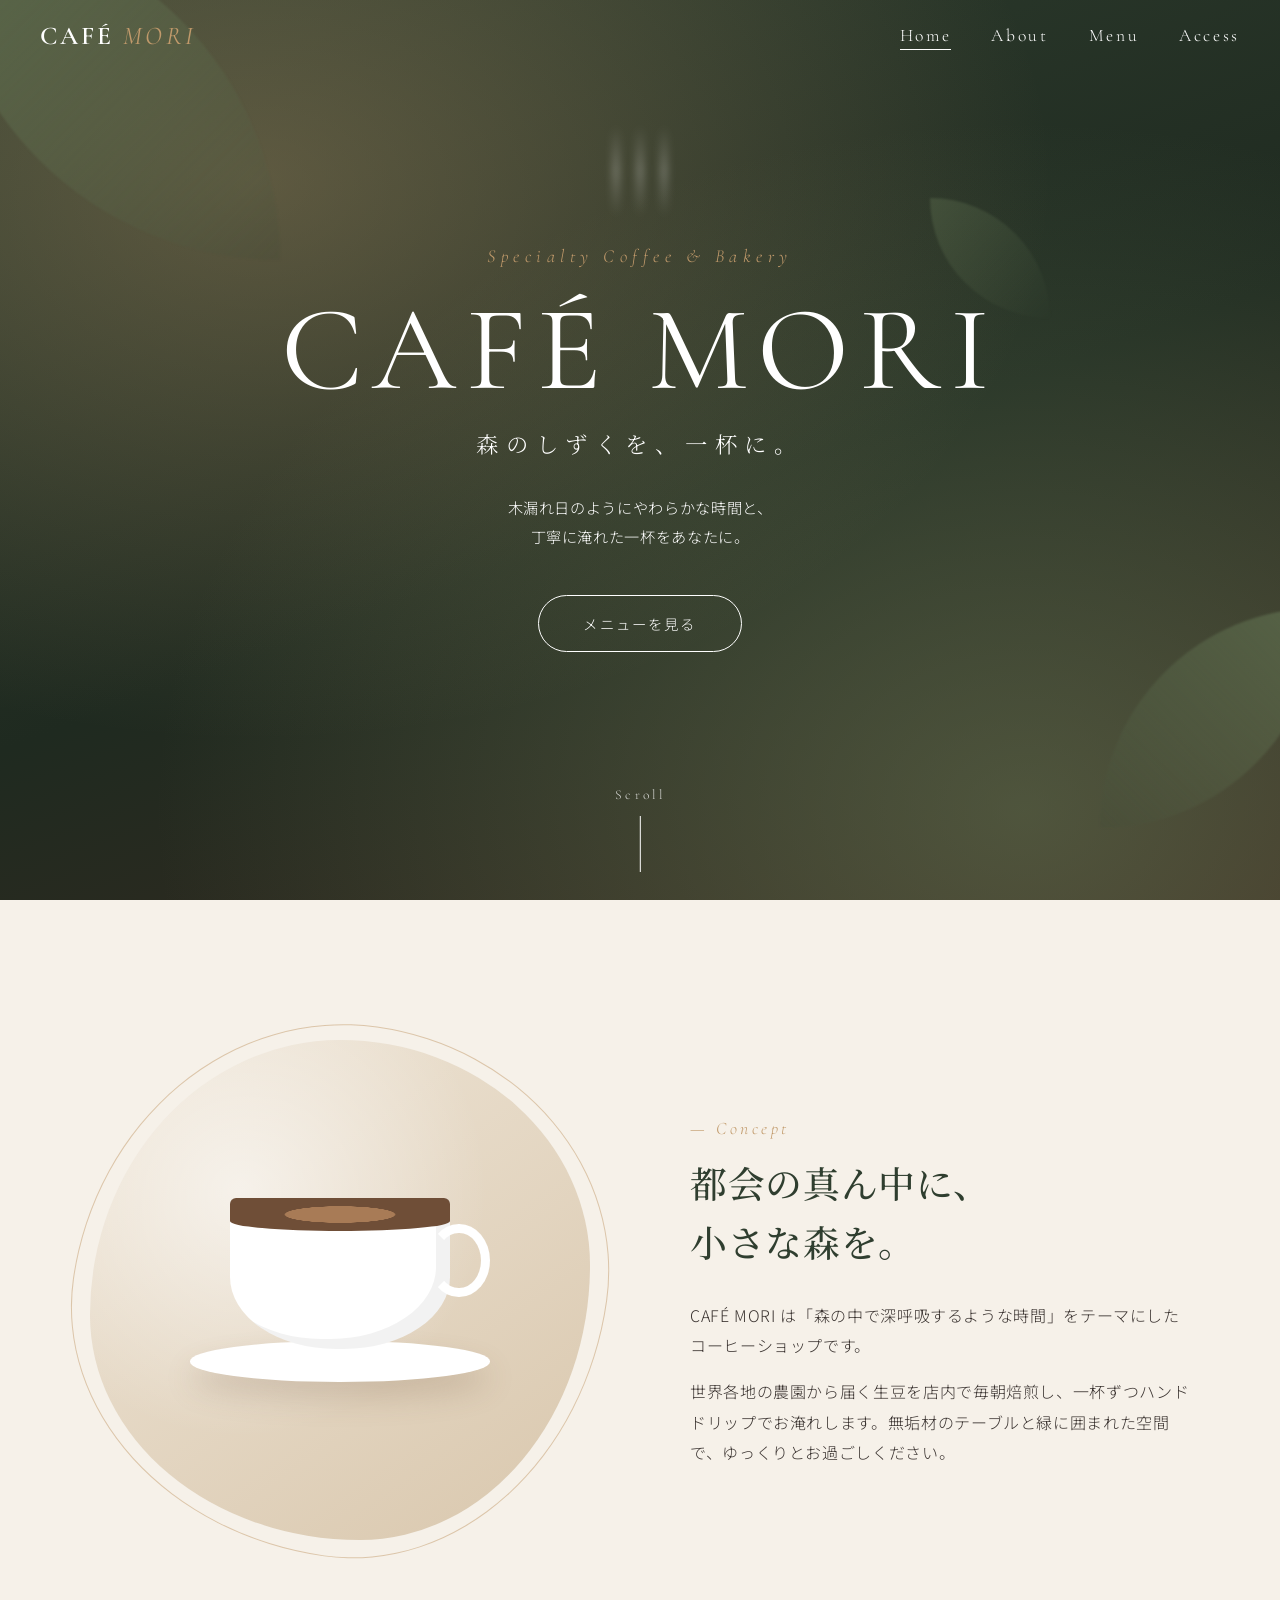
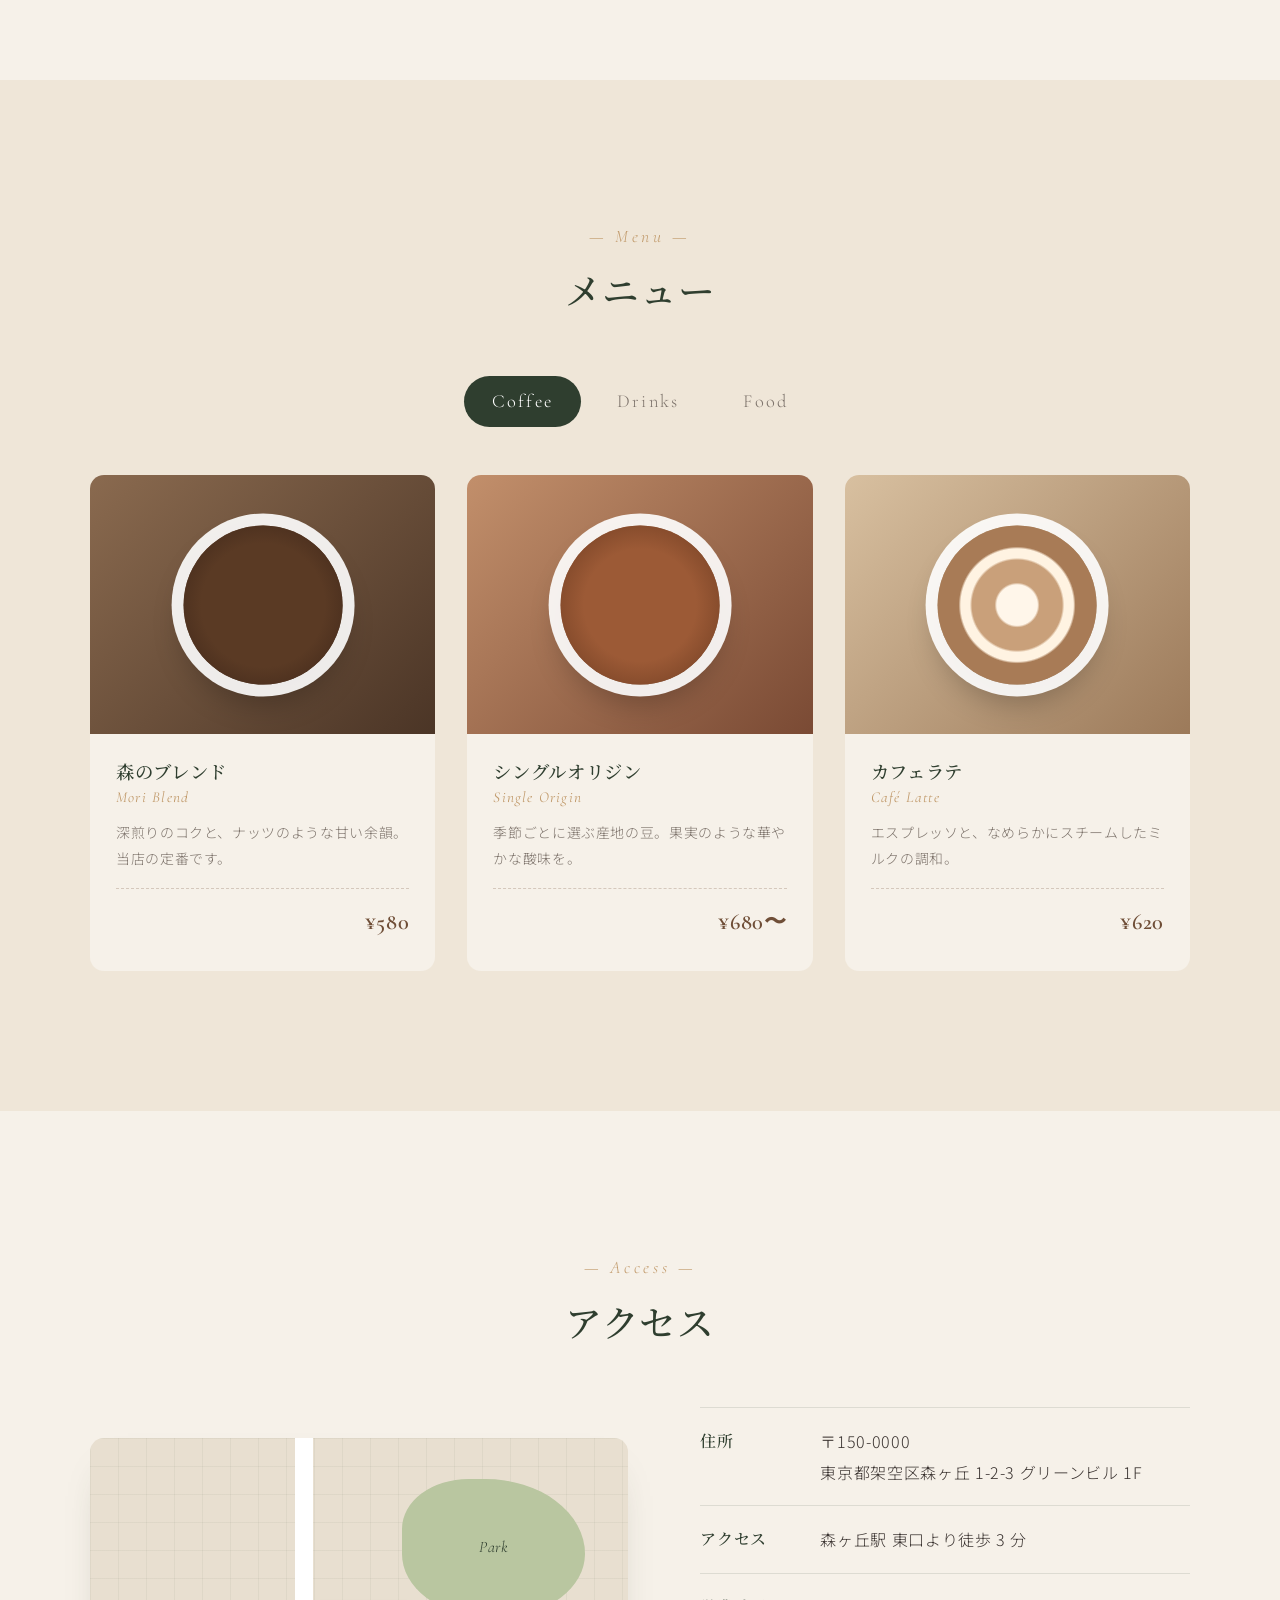
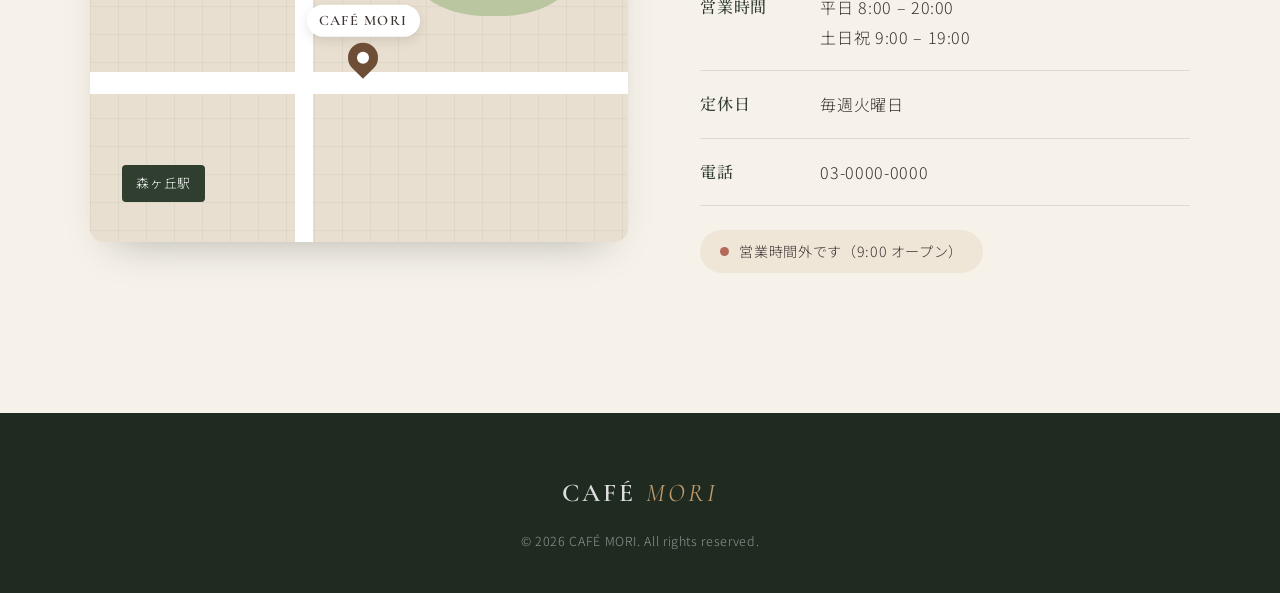
==== index.html @ 4305b67f "初回コミット：LPを作成" ====
<!DOCTYPE html>
<html lang="ja">
<head>
  <meta charset="UTF-8">
  <meta name="viewport" content="width=device-width, initial-scale=1.0">
  <title>CAFÉ MORI | 森の中のコーヒーショップ</title>
  <meta name="description" content="CAFÉ MORI は、森のように穏やかな時間を過ごせるスペシャルティコーヒーの店です。">
  <link rel="preconnect" href="https://fonts.googleapis.com">
  <link rel="preconnect" href="https://fonts.gstatic.com" crossorigin>
  <link href="https://fonts.googleapis.com/css2?family=Cormorant+Garamond:ital,wght@0,400;0,600;1,400&family=Noto+Serif+JP:wght@300;500&family=Noto+Sans+JP:wght@300;400;500&display=swap" rel="stylesheet">
  <link rel="stylesheet" href="style.css">
</head>
<body>

  <!-- ヘッダー / ナビゲーション -->
  <header class="header" id="header">
    <div class="header__inner">
      <a href="#hero" class="logo">CAFÉ <span>MORI</span></a>
      <nav class="nav" id="nav" aria-label="メインナビゲーション">
        <ul class="nav__list">
          <li><a href="#hero" class="nav__link">Home</a></li>
          <li><a href="#about" class="nav__link">About</a></li>
          <li><a href="#menu" class="nav__link">Menu</a></li>
          <li><a href="#access" class="nav__link">Access</a></li>
        </ul>
      </nav>
      <button class="hamburger" id="hamburger" aria-label="メニューを開く" aria-expanded="false" aria-controls="nav">
        <span></span><span></span><span></span>
      </button>
    </div>
  </header>

  <main>
    <!-- ヒーロー -->
    <section class="hero" id="hero">
      <div class="hero__bg" aria-hidden="true">
        <div class="hero__leaf hero__leaf--1"></div>
        <div class="hero__leaf hero__leaf--2"></div>
        <div class="hero__leaf hero__leaf--3"></div>
        <div class="steam">
          <span></span><span></span><span></span>
        </div>
      </div>
      <div class="hero__content">
        <p class="hero__sub">Specialty Coffee &amp; Bakery</p>
        <h1 class="hero__title">
          <span class="hero__title-en">CAFÉ MORI</span>
          <span class="hero__title-ja">森のしずくを、一杯に。</span>
        </h1>
        <p class="hero__text">木漏れ日のようにやわらかな時間と、<br>丁寧に淹れた一杯をあなたに。</p>
        <a href="#menu" class="btn">メニューを見る</a>
      </div>
      <a href="#about" class="hero__scroll" aria-label="下へスクロール">
        <span>Scroll</span>
      </a>
    </section>

    <!-- コンセプト -->
    <section class="about section" id="about">
      <div class="container about__inner">
        <div class="about__visual reveal" aria-hidden="true">
          <div class="cup">
            <div class="cup__body"></div>
            <div class="cup__handle"></div>
            <div class="cup__saucer"></div>
          </div>
        </div>
        <div class="about__text reveal">
          <p class="section__label">Concept</p>
          <h2 class="section__title">都会の真ん中に、<br>小さな森を。</h2>
          <p>CAFÉ MORI は「森の中で深呼吸するような時間」をテーマにしたコーヒーショップです。</p>
          <p>世界各地の農園から届く生豆を店内で毎朝焙煎し、一杯ずつハンドドリップでお淹れします。無垢材のテーブルと緑に囲まれた空間で、ゆっくりとお過ごしください。</p>
        </div>
      </div>
    </section>

    <!-- メニュー -->
    <section class="menu section" id="menu">
      <div class="container">
        <div class="section__head reveal">
          <p class="section__label">Menu</p>
          <h2 class="section__title">メニュー</h2>
        </div>

        <div class="tabs reveal" role="tablist">
          <button class="tab is-active" role="tab" aria-selected="true" data-tab="coffee">Coffee</button>
          <button class="tab" role="tab" aria-selected="false" data-tab="drink">Drinks</button>
          <button class="tab" role="tab" aria-selected="false" data-tab="food">Food</button>
        </div>

        <div class="menu__panel is-active" id="coffee" role="tabpanel">
          <article class="card reveal">
            <div class="card__img card__img--drip"></div>
            <div class="card__body">
              <h3 class="card__name">森のブレンド<span>Mori Blend</span></h3>
              <p class="card__desc">深煎りのコクと、ナッツのような甘い余韻。当店の定番です。</p>
              <p class="card__price">¥580</p>
            </div>
          </article>
          <article class="card reveal">
            <div class="card__img card__img--single"></div>
            <div class="card__body">
              <h3 class="card__name">シングルオリジン<span>Single Origin</span></h3>
              <p class="card__desc">季節ごとに選ぶ産地の豆。果実のような華やかな酸味を。</p>
              <p class="card__price">¥680〜</p>
            </div>
          </article>
          <article class="card reveal">
            <div class="card__img card__img--latte"></div>
            <div class="card__body">
              <h3 class="card__name">カフェラテ<span>Café Latte</span></h3>
              <p class="card__desc">エスプレッソと、なめらかにスチームしたミルクの調和。</p>
              <p class="card__price">¥620</p>
            </div>
          </article>
        </div>

        <div class="menu__panel" id="drink" role="tabpanel" hidden>
          <article class="card">
            <div class="card__img card__img--matcha"></div>
            <div class="card__body">
              <h3 class="card__name">抹茶ラテ<span>Matcha Latte</span></h3>
              <p class="card__desc">京都・宇治の抹茶を使った、ほろ苦くやさしい味わい。</p>
              <p class="card__price">¥650</p>
            </div>
          </article>
          <article class="card">
            <div class="card__img card__img--cold"></div>
            <div class="card__body">
              <h3 class="card__name">水出しコーヒー<span>Cold Brew</span></h3>
              <p class="card__desc">12時間かけて抽出。すっきりとクリアな後味です。</p>
              <p class="card__price">¥600</p>
            </div>
          </article>
          <article class="card">
            <div class="card__img card__img--tea"></div>
            <div class="card__body">
              <h3 class="card__name">ハーブティー<span>Herbal Tea</span></h3>
              <p class="card__desc">カモミールとレモングラスをブレンドしたリラックスティー。</p>
              <p class="card__price">¥550</p>
            </div>
          </article>
        </div>

        <div class="menu__panel" id="food" role="tabpanel" hidden>
          <article class="card">
            <div class="card__img card__img--scone"></div>
            <div class="card__body">
              <h3 class="card__name">自家製スコーン<span>Homemade Scone</span></h3>
              <p class="card__desc">外はさっくり、中はしっとり。クロテッドクリーム添え。</p>
              <p class="card__price">¥420</p>
            </div>
          </article>
          <article class="card">
            <div class="card__img card__img--cake"></div>
            <div class="card__body">
              <h3 class="card__name">バスクチーズケーキ<span>Basque Cheesecake</span></h3>
              <p class="card__desc">香ばしい焦げ目と濃厚なチーズ。深煎りコーヒーと相性抜群。</p>
              <p class="card__price">¥550</p>
            </div>
          </article>
          <article class="card">
            <div class="card__img card__img--sand"></div>
            <div class="card__body">
              <h3 class="card__name">森のサンドイッチ<span>Forest Sandwich</span></h3>
              <p class="card__desc">季節野菜とハーブチキンを、天然酵母のパンで。</p>
              <p class="card__price">¥880</p>
            </div>
          </article>
        </div>
      </div>
    </section>

    <!-- アクセス -->
    <section class="access section" id="access">
      <div class="container">
        <div class="section__head reveal">
          <p class="section__label">Access</p>
          <h2 class="section__title">アクセス</h2>
        </div>

        <div class="access__inner">
          <div class="map reveal" aria-label="地図（イメージ）">
            <div class="map__road map__road--h"></div>
            <div class="map__road map__road--v"></div>
            <div class="map__park">Park</div>
            <div class="map__station">森ヶ丘駅</div>
            <div class="map__pin">
              <span class="map__pin-icon"></span>
              <span class="map__pin-label">CAFÉ MORI</span>
            </div>
          </div>

          <dl class="info reveal">
            <div class="info__row">
              <dt>住所</dt>
              <dd>〒150-0000<br>東京都架空区森ヶ丘 1-2-3 グリーンビル 1F</dd>
            </div>
            <div class="info__row">
              <dt>アクセス</dt>
              <dd>森ヶ丘駅 東口より徒歩 3 分</dd>
            </div>
            <div class="info__row">
              <dt>営業時間</dt>
              <dd>平日 8:00 – 20:00<br>土日祝 9:00 – 19:00</dd>
            </div>
            <div class="info__row">
              <dt>定休日</dt>
              <dd>毎週火曜日</dd>
            </div>
            <div class="info__row">
              <dt>電話</dt>
              <dd>03-0000-0000</dd>
            </div>
            <div class="info__status" id="status">
              <span class="info__dot"></span><span id="status-text">営業状況を確認中…</span>
            </div>
          </dl>
        </div>
      </div>
    </section>
  </main>

  <footer class="footer">
    <a href="#hero" class="logo logo--footer">CAFÉ <span>MORI</span></a>
    <p class="footer__copy">&copy; <span id="year"></span> CAFÉ MORI. All rights reserved.</p>
  </footer>

  <a href="#hero" class="to-top" id="to-top" aria-label="ページの先頭へ">↑</a>

  <script src="script.js"></script>
</body>
</html>
---- style.css ----
/* ========================================
   Base
======================================== */
:root {
  --color-bg: #f6f1e9;
  --color-cream: #efe6d8;
  --color-forest: #2f3e2f;
  --color-forest-dark: #1f2a20;
  --color-moss: #6b7f5a;
  --color-coffee: #6f4e37;
  --color-caramel: #c19a6b;
  --color-text: #3a3330;
  --color-muted: #7d736b;

  --font-en: "Cormorant Garamond", serif;
  --font-serif: "Noto Serif JP", serif;
  --font-sans: "Noto Sans JP", sans-serif;

  --header-h: 72px;
  --radius: 14px;
  --ease: cubic-bezier(0.22, 1, 0.36, 1);
}

*,
*::before,
*::after {
  box-sizing: border-box;
  margin: 0;
  padding: 0;
}

html {
  scroll-padding-top: var(--header-h);
}

body {
  font-family: var(--font-sans);
  font-weight: 300;
  color: var(--color-text);
  background: var(--color-bg);
  line-height: 1.9;
  letter-spacing: 0.04em;
  -webkit-font-smoothing: antialiased;
}

body.is-locked {
  overflow: hidden;
}

a {
  color: inherit;
  text-decoration: none;
}

ul {
  list-style: none;
}

button {
  font: inherit;
  cursor: pointer;
  border: none;
  background: none;
}

.container {
  width: min(1100px, 100% - 48px);
  margin-inline: auto;
}

.section {
  padding-block: clamp(80px, 12vw, 140px);
}

.section__head {
  text-align: center;
  margin-bottom: 56px;
}

.section__label {
  font-family: var(--font-en);
  font-style: italic;
  font-size: 1.1rem;
  color: var(--color-caramel);
  letter-spacing: 0.2em;
  margin-bottom: 8px;
}

.section__label::before {
  content: "— ";
}

.section__head .section__label::after {
  content: " —";
}

.section__title {
  font-family: var(--font-serif);
  font-weight: 500;
  font-size: clamp(1.6rem, 3.5vw, 2.3rem);
  line-height: 1.6;
  color: var(--color-forest);
}

/* ========================================
   Button
======================================== */
.btn {
  display: inline-block;
  padding: 14px 44px;
  border: 1px solid currentColor;
  border-radius: 999px;
  font-size: 0.9rem;
  letter-spacing: 0.15em;
  position: relative;
  overflow: hidden;
  isolation: isolate;
  transition: color 0.4s var(--ease);
}

.btn::before {
  content: "";
  position: absolute;
  inset: 0;
  background: var(--color-bg);
  transform: scaleX(0);
  transform-origin: right;
  transition: transform 0.5s var(--ease);
  z-index: -1;
}

.btn:hover {
  color: var(--color-forest);
}

.btn:hover::before {
  transform: scaleX(1);
  transform-origin: left;
}

/* ========================================
   Header
======================================== */
.header {
  position: fixed;
  inset: 0 0 auto;
  height: var(--header-h);
  z-index: 100;
  color: #fff;
  transition: background 0.4s, color 0.4s, box-shadow 0.4s;
}

.header.is-scrolled {
  background: rgba(246, 241, 233, 0.88);
  backdrop-filter: blur(12px);
  -webkit-backdrop-filter: blur(12px);
  color: var(--color-forest);
  box-shadow: 0 1px 0 rgba(47, 62, 47, 0.08);
}

.header__inner {
  width: min(1200px, 100% - 48px);
  height: 100%;
  margin-inline: auto;
  display: flex;
  align-items: center;
  justify-content: space-between;
}

.logo {
  font-family: var(--font-en);
  font-size: 1.6rem;
  font-weight: 600;
  letter-spacing: 0.12em;
}

.logo span {
  font-style: italic;
  font-weight: 400;
  color: var(--color-caramel);
}

.nav__list {
  display: flex;
  gap: 40px;
}

.nav__link {
  font-family: var(--font-en);
  font-size: 1.1rem;
  letter-spacing: 0.15em;
  position: relative;
  padding-block: 4px;
}

.nav__link::after {
  content: "";
  position: absolute;
  left: 0;
  bottom: 0;
  width: 100%;
  height: 1px;
  background: currentColor;
  transform: scaleX(0);
  transform-origin: right;
  transition: transform 0.4s var(--ease);
}

.nav__link:hover::after,
.nav__link.is-current::after {
  transform: scaleX(1);
  transform-origin: left;
}

.hamburger {
  display: none;
  width: 32px;
  height: 24px;
  position: relative;
  z-index: 110;
  color: inherit;
}

.hamburger span {
  position: absolute;
  left: 0;
  width: 100%;
  height: 1.5px;
  background: currentColor;
  transition: transform 0.4s var(--ease), opacity 0.3s, top 0.4s var(--ease);
}

.hamburger span:nth-child(1) { top: 2px; }
.hamburger span:nth-child(2) { top: 11px; }
.hamburger span:nth-child(3) { top: 20px; }

.hamburger.is-open span:nth-child(1) { top: 11px; transform: rotate(45deg); }
.hamburger.is-open span:nth-child(2) { opacity: 0; }
.hamburger.is-open span:nth-child(3) { top: 11px; transform: rotate(-45deg); }

/* ========================================
   Hero
======================================== */
.hero {
  position: relative;
  min-height: 100vh;
  min-height: 100svh;
  display: grid;
  place-items: center;
  text-align: center;
  color: #fff;
  overflow: hidden;
  background:
    radial-gradient(ellipse at 20% 20%, rgba(193, 154, 107, 0.35), transparent 55%),
    radial-gradient(ellipse at 80% 90%, rgba(107, 127, 90, 0.5), transparent 60%),
    linear-gradient(160deg, #2f3e2f 0%, #1f2a20 55%, #3b2a1f 100%);
}

.hero__bg {
  position: absolute;
  inset: 0;
  pointer-events: none;
}

/* 木漏れ日のような葉のシルエット */
.hero__leaf {
  position: absolute;
  border-radius: 0 100% 0 100%;
  background: linear-gradient(135deg, rgba(107, 127, 90, 0.55), rgba(47, 62, 47, 0.1));
  filter: blur(1px);
  animation: sway 9s ease-in-out infinite;
}

.hero__leaf--1 { width: 340px; height: 340px; top: -80px; left: -60px; }
.hero__leaf--2 { width: 220px; height: 220px; bottom: 8%; right: -40px; animation-delay: -3s; transform: rotate(90deg); }
.hero__leaf--3 { width: 120px; height: 120px; top: 22%; right: 18%; opacity: 0.6; animation-delay: -6s; }

@keyframes sway {
  0%, 100% { translate: 0 0; rotate: 0deg; }
  50% { translate: 12px 18px; rotate: 6deg; }
}

/* 湯気 */
.steam {
  position: absolute;
  left: 50%;
  top: 14%;
  translate: -50% 0;
  display: flex;
  gap: 18px;
  opacity: 0.35;
}

.steam span {
  width: 6px;
  height: 90px;
  border-radius: 6px;
  background: linear-gradient(to top, transparent, rgba(255, 255, 255, 0.9), transparent);
  filter: blur(4px);
  animation: steam 4s ease-in-out infinite;
}

.steam span:nth-child(2) { animation-delay: -1.3s; }
.steam span:nth-child(3) { animation-delay: -2.6s; }

@keyframes steam {
  0% { transform: translateY(30px) scaleY(0.6); opacity: 0; }
  40% { opacity: 1; }
  100% { transform: translateY(-40px) scaleY(1.2) skewX(12deg); opacity: 0; }
}

.hero__content {
  position: relative;
  padding: 0 24px;
}

.hero__content > * {
  opacity: 0;
  transform: translateY(24px);
  animation: fadeUp 1.2s var(--ease) forwards;
}

.hero__content > *:nth-child(2) { animation-delay: 0.2s; }
.hero__content > *:nth-child(3) { animation-delay: 0.45s; }
.hero__content > *:nth-child(4) { animation-delay: 0.7s; }

@keyframes fadeUp {
  to { opacity: 1; transform: translateY(0); }
}

.hero__sub {
  font-family: var(--font-en);
  font-style: italic;
  font-size: 1.15rem;
  letter-spacing: 0.3em;
  color: var(--color-caramel);
  margin-bottom: 16px;
}

.hero__title {
  display: flex;
  flex-direction: column;
  gap: 12px;
  margin-bottom: 28px;
}

.hero__title-en {
  font-family: var(--font-en);
  font-weight: 400;
  font-size: clamp(3.2rem, 11vw, 7.5rem);
  line-height: 1;
  letter-spacing: 0.08em;
}

.hero__title-ja {
  font-family: var(--font-serif);
  font-weight: 300;
  font-size: clamp(1.05rem, 2.4vw, 1.4rem);
  letter-spacing: 0.35em;
}

.hero__text {
  font-size: 0.95rem;
  opacity: 0.85;
  margin-bottom: 44px;
}

.hero__scroll {
  position: absolute;
  bottom: 28px;
  left: 50%;
  translate: -50% 0;
  display: flex;
  flex-direction: column;
  align-items: center;
  gap: 8px;
  font-family: var(--font-en);
  font-size: 0.85rem;
  letter-spacing: 0.25em;
  color: rgba(255, 255, 255, 0.8);
}

.hero__scroll::after {
  content: "";
  width: 1px;
  height: 56px;
  background: linear-gradient(to bottom, #fff 50%, rgba(255, 255, 255, 0.2) 50%);
  background-size: 100% 200%;
  animation: scrollLine 2s ease-in-out infinite;
}

@keyframes scrollLine {
  0% { background-position: 0 100%; }
  100% { background-position: 0 -100%; }
}

/* ========================================
   About
======================================== */
.about__inner {
  display: grid;
  grid-template-columns: 1fr 1fr;
  align-items: center;
  gap: clamp(40px, 8vw, 100px);
}

.about__text .section__title {
  margin-bottom: 28px;
}

.about__text p + p {
  margin-top: 16px;
}

.about__visual {
  aspect-ratio: 1;
  max-width: 100%;
  border-radius: 50% 50% 46% 54% / 55% 45% 55% 45%;
  background:
    radial-gradient(circle at 30% 30%, rgba(255, 255, 255, 0.6), transparent 50%),
    linear-gradient(145deg, var(--color-cream), #d9c7ad);
  display: grid;
  place-items: center;
  position: relative;
}

.about__visual::before {
  content: "";
  position: absolute;
  inset: -16px;
  border: 1px solid var(--color-caramel);
  border-radius: inherit;
  opacity: 0.5;
  rotate: 8deg;
}

.cup {
  position: relative;
  width: 44%;
  aspect-ratio: 1.2;
}

.cup__body {
  position: absolute;
  inset: 0 0 18% 0;
  background: #fff;
  border-radius: 6px 6px 48% 48%;
  box-shadow: inset -14px -10px 0 rgba(0, 0, 0, 0.05);
  overflow: hidden;
}

.cup__body::before {
  content: "";
  position: absolute;
  inset: 0 0 auto;
  height: 22%;
  background: radial-gradient(ellipse at center, #a87b56 0 35%, var(--color-coffee) 36%);
  border-radius: 0 0 50% 50% / 0 0 30% 30%;
}

.cup__handle {
  position: absolute;
  right: -18%;
  top: 14%;
  width: 28%;
  height: 40%;
  border: 9px solid #fff;
  border-radius: 50%;
  border-left-color: transparent;
}

.cup__saucer {
  position: absolute;
  left: -18%;
  right: -18%;
  bottom: 0;
  height: 22%;
  background: #fff;
  border-radius: 50%;
  box-shadow: 0 16px 30px rgba(111, 78, 55, 0.2);
  z-index: -1;
}

/* ========================================
   Menu
======================================== */
.menu {
  background: var(--color-cream);
}

.tabs {
  display: flex;
  justify-content: center;
  gap: 8px;
  margin-bottom: 48px;
  flex-wrap: wrap;
}

.tab {
  font-family: var(--font-en);
  font-size: 1.15rem;
  letter-spacing: 0.12em;
  padding: 8px 28px;
  border-radius: 999px;
  color: var(--color-muted);
  transition: background 0.3s, color 0.3s;
}

.tab:hover {
  color: var(--color-forest);
}

.tab.is-active {
  background: var(--color-forest);
  color: #fff;
}

.menu__panel {
  display: grid;
  grid-template-columns: repeat(3, 1fr);
  gap: 32px;
}

.menu__panel[hidden] {
  display: none;
}

.menu__panel.is-active .card {
  animation: fadeUp 0.7s var(--ease) both;
}

.menu__panel.is-active .card:nth-child(2) { animation-delay: 0.1s; }
.menu__panel.is-active .card:nth-child(3) { animation-delay: 0.2s; }

/* 初回表示のカードはスクロール演出を優先 */
.menu__panel.is-active .card.reveal { animation: none; }

.card {
  background: var(--color-bg);
  border-radius: var(--radius);
  overflow: hidden;
  transition: transform 0.5s var(--ease), box-shadow 0.5s var(--ease);
}

.card:hover {
  transform: translateY(-8px);
  box-shadow: 0 24px 40px -18px rgba(47, 62, 47, 0.35);
}

.card__img {
  aspect-ratio: 4 / 3;
  position: relative;
  overflow: hidden;
}

/* 画像の代わりにグラデーションで表現 */
.card__img::after {
  content: "";
  position: absolute;
  width: 46%;
  aspect-ratio: 1;
  left: 50%;
  top: 50%;
  translate: -50% -50%;
  border-radius: 50%;
  box-shadow: 0 0 0 12px rgba(255, 255, 255, 0.9), 0 18px 30px rgba(0, 0, 0, 0.25);
  transition: scale 0.6s var(--ease);
}

.card:hover .card__img::after {
  scale: 1.08;
}

.card__img--drip   { background: linear-gradient(135deg, #8a6a4f, #4b3526); }
.card__img--drip::after   { background: radial-gradient(circle, #5a3a24 55%, #3b2418); }
.card__img--single { background: linear-gradient(135deg, #c28f6b, #7a4a34); }
.card__img--single::after { background: radial-gradient(circle, #9c5a36 50%, #6b3a20); }
.card__img--latte  { background: linear-gradient(135deg, #d8c0a0, #9c7a5a); }
.card__img--latte::after  { background: radial-gradient(circle, #fff6ea 18%, #c9a07a 20% 40%, #fff3e2 42% 50%, #a87b56 52%); }
.card__img--matcha { background: linear-gradient(135deg, #9fb48a, #56704a); }
.card__img--matcha::after { background: radial-gradient(circle, #eef3dc 20%, #a8c07f 22%); }
.card__img--cold   { background: linear-gradient(135deg, #8aa3a8, #3f5559); }
.card__img--cold::after   { background: radial-gradient(circle, #3b2418 50%, #24150e); border-radius: 12px; }
.card__img--tea    { background: linear-gradient(135deg, #e6cf8f, #b48b45); }
.card__img--tea::after    { background: radial-gradient(circle, #f3d98a 40%, #d6a64a); }
.card__img--scone  { background: linear-gradient(135deg, #e5d2b5, #b89468); }
.card__img--scone::after  { background: radial-gradient(circle at 40% 35%, #f1d7a8, #c58f52); border-radius: 40% 60% 45% 55%; }
.card__img--cake   { background: linear-gradient(135deg, #e7dccb, #a78a6a); }
.card__img--cake::after   { background: radial-gradient(circle, #f6e7c4 45%, #6b3e22 60%); }
.card__img--sand   { background: linear-gradient(135deg, #c6cfa7, #7d8b5d); }
.card__img--sand::after   { background: linear-gradient(#e9cf9d 30%, #7ba05b 30% 42%, #f2e3c4 42% 58%, #e9cf9d 58%); border-radius: 10px; }

.card__body {
  padding: 24px 26px 28px;
}

.card__name {
  font-family: var(--font-serif);
  font-weight: 500;
  font-size: 1.15rem;
  color: var(--color-forest);
  display: flex;
  flex-direction: column;
  line-height: 1.5;
  margin-bottom: 10px;
}

.card__name span {
  font-family: var(--font-en);
  font-style: italic;
  font-weight: 400;
  font-size: 0.95rem;
  color: var(--color-caramel);
  letter-spacing: 0.08em;
}

.card__desc {
  font-size: 0.87rem;
  color: var(--color-muted);
  margin-bottom: 16px;
}

.card__price {
  font-family: var(--font-en);
  font-size: 1.4rem;
  font-weight: 600;
  color: var(--color-coffee);
  text-align: right;
  border-top: 1px dashed rgba(111, 78, 55, 0.25);
  padding-top: 12px;
}

/* ========================================
   Access
======================================== */
.access__inner {
  display: grid;
  grid-template-columns: 1.1fr 1fr;
  gap: clamp(32px, 6vw, 72px);
  align-items: center;
}

.map {
  position: relative;
  aspect-ratio: 4 / 3;
  max-width: 100%;
  border-radius: var(--radius);
  overflow: hidden;
  background:
    linear-gradient(rgba(47, 62, 47, 0.05) 1px, transparent 1px) 0 0 / 28px 28px,
    linear-gradient(90deg, rgba(47, 62, 47, 0.05) 1px, transparent 1px) 0 0 / 28px 28px,
    #e8dfd0;
  box-shadow: 0 20px 40px -24px rgba(47, 62, 47, 0.4);
}

.map__road {
  position: absolute;
  background: #fff;
}

.map__road--h { left: 0; right: 0; top: 58%; height: 22px; }
.map__road--v { top: 0; bottom: 0; left: 38%; width: 18px; }

.map__park {
  position: absolute;
  top: 10%;
  right: 8%;
  width: 34%;
  height: 34%;
  border-radius: 40% 60% 50% 50%;
  background: #b9c6a0;
  display: grid;
  place-items: center;
  font-family: var(--font-en);
  font-style: italic;
  color: var(--color-forest);
}

.map__station {
  position: absolute;
  left: 6%;
  bottom: 10%;
  padding: 6px 14px;
  background: var(--color-forest);
  color: #fff;
  font-size: 0.8rem;
  border-radius: 4px;
}

.map__pin {
  position: absolute;
  left: 38%;
  top: 58%;
  translate: 12px -100%;
  display: flex;
  flex-direction: column;
  align-items: center;
}

.map__pin-label {
  order: -1;
  font-family: var(--font-en);
  font-weight: 600;
  font-size: 0.9rem;
  letter-spacing: 0.1em;
  background: #fff;
  padding: 2px 12px;
  border-radius: 999px;
  margin-bottom: 6px;
  white-space: nowrap;
  box-shadow: 0 4px 12px rgba(0, 0, 0, 0.1);
}

.map__pin-icon {
  width: 30px;
  height: 30px;
  background: var(--color-coffee);
  border-radius: 50% 50% 50% 0;
  rotate: -45deg;
  position: relative;
  animation: bounce 2s ease-in-out infinite;
}

.map__pin-icon::after {
  content: "";
  position: absolute;
  inset: 9px;
  border-radius: 50%;
  background: #fff;
}

@keyframes bounce {
  0%, 100% { translate: 0 0; }
  50% { translate: 0 -8px; }
}

.info__row {
  display: grid;
  grid-template-columns: 6.5em 1fr;
  gap: 16px;
  padding-block: 18px;
  border-bottom: 1px solid rgba(47, 62, 47, 0.12);
}

.info__row:first-child {
  border-top: 1px solid rgba(47, 62, 47, 0.12);
}

.info dt {
  font-family: var(--font-serif);
  font-weight: 500;
  color: var(--color-forest);
}

.info__status {
  display: inline-flex;
  align-items: center;
  gap: 10px;
  margin-top: 24px;
  padding: 8px 20px;
  border-radius: 999px;
  background: var(--color-cream);
  font-size: 0.88rem;
}

.info__dot {
  width: 9px;
  height: 9px;
  border-radius: 50%;
  background: var(--color-muted);
}

.info__status.is-open .info__dot {
  background: #5d9b5a;
  box-shadow: 0 0 0 0 rgba(93, 155, 90, 0.6);
  animation: pulse 2s infinite;
}

.info__status.is-closed .info__dot {
  background: #b5695a;
}

@keyframes pulse {
  70% { box-shadow: 0 0 0 10px rgba(93, 155, 90, 0); }
  100% { box-shadow: 0 0 0 0 rgba(93, 155, 90, 0); }
}

/* ========================================
   Footer / To top
======================================== */
.footer {
  background: var(--color-forest-dark);
  color: rgba(255, 255, 255, 0.85);
  text-align: center;
  padding: 56px 24px 40px;
}

.logo--footer {
  display: inline-block;
  margin-bottom: 12px;
}

.footer__copy {
  font-size: 0.78rem;
  opacity: 0.6;
}

.to-top {
  position: fixed;
  right: 24px;
  bottom: 24px;
  width: 48px;
  height: 48px;
  display: grid;
  place-items: center;
  border-radius: 50%;
  background: var(--color-forest);
  color: #fff;
  font-size: 1.1rem;
  box-shadow: 0 8px 20px rgba(0, 0, 0, 0.2);
  opacity: 0;
  visibility: hidden;
  transform: translateY(12px);
  transition: opacity 0.4s, transform 0.4s var(--ease), visibility 0.4s, background 0.3s;
  z-index: 90;
}

.to-top.is-visible {
  opacity: 1;
  visibility: visible;
  transform: translateY(0);
}

.to-top:hover {
  background: var(--color-coffee);
}

/* ========================================
   Scroll reveal
======================================== */
.reveal {
  opacity: 0;
  transform: translateY(40px);
  transition: opacity 1s var(--ease), transform 1s var(--ease);
}

.reveal.is-visible {
  opacity: 1;
  transform: translateY(0);
}

/* ========================================
   Responsive
======================================== */
@media (max-width: 900px) {
  .menu__panel {
    grid-template-columns: repeat(2, 1fr);
  }

  .access__inner,
  .about__inner {
    grid-template-columns: 1fr;
  }

  .about__visual {
    width: min(360px, 80%);
    margin-inline: auto;
  }
}

@media (max-width: 768px) {
  .hamburger {
    display: block;
  }

  .nav {
    position: fixed;
    inset: 0;
    background: var(--color-forest-dark);
    color: #fff;
    display: grid;
    place-items: center;
    opacity: 0;
    visibility: hidden;
    transition: opacity 0.4s, visibility 0.4s;
  }

  .nav.is-open {
    opacity: 1;
    visibility: visible;
  }

  .nav__list {
    flex-direction: column;
    align-items: center;
    gap: 28px;
  }

  .nav__link {
    font-size: 1.8rem;
  }

  .header:has(.nav.is-open) {
    color: #fff;
    background: transparent;
    backdrop-filter: none;
    -webkit-backdrop-filter: none;
  }
}

@media (max-width: 600px) {
  .menu__panel {
    grid-template-columns: 1fr;
  }

  .info__row {
    grid-template-columns: 1fr;
    gap: 4px;
  }
}

@media (prefers-reduced-motion: reduce) {
  *,
  *::before,
  *::after {
    animation-duration: 0.01ms !important;
    animation-iteration-count: 1 !important;
    transition-duration: 0.01ms !important;
  }
}
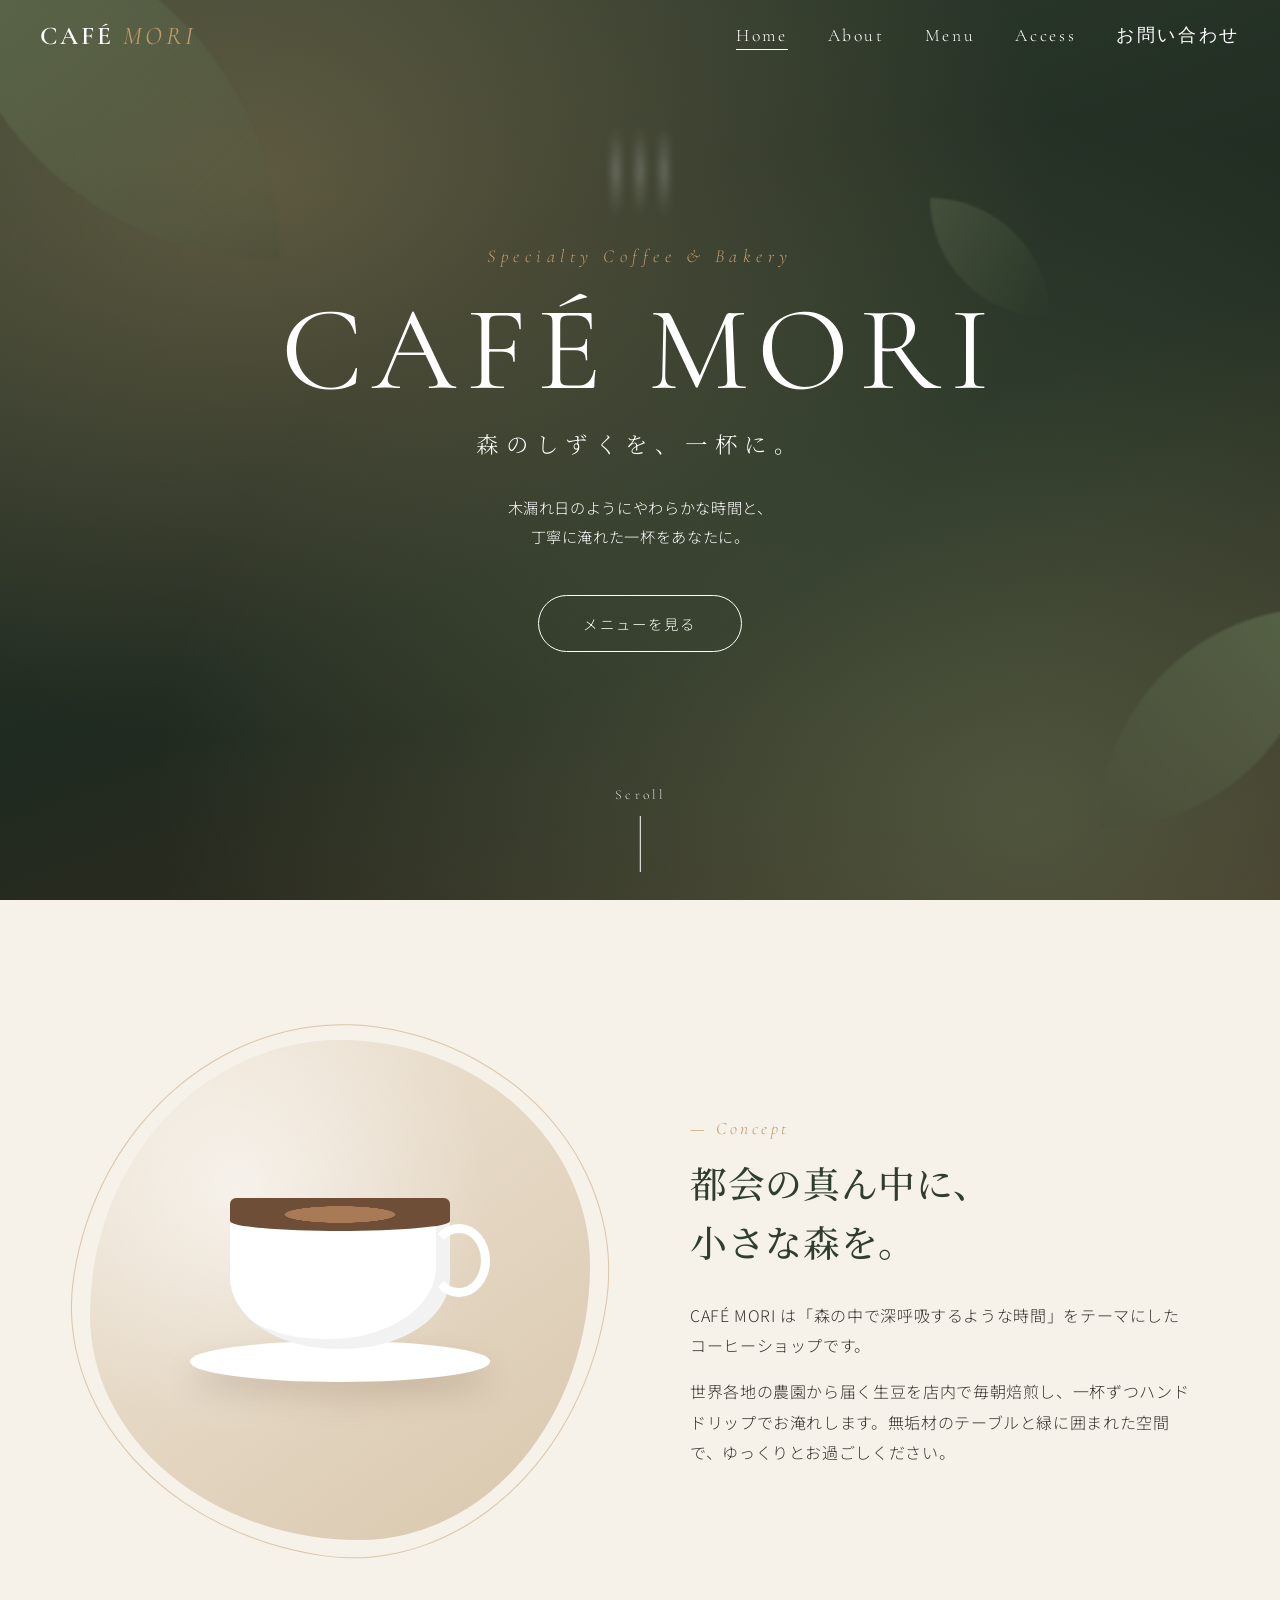
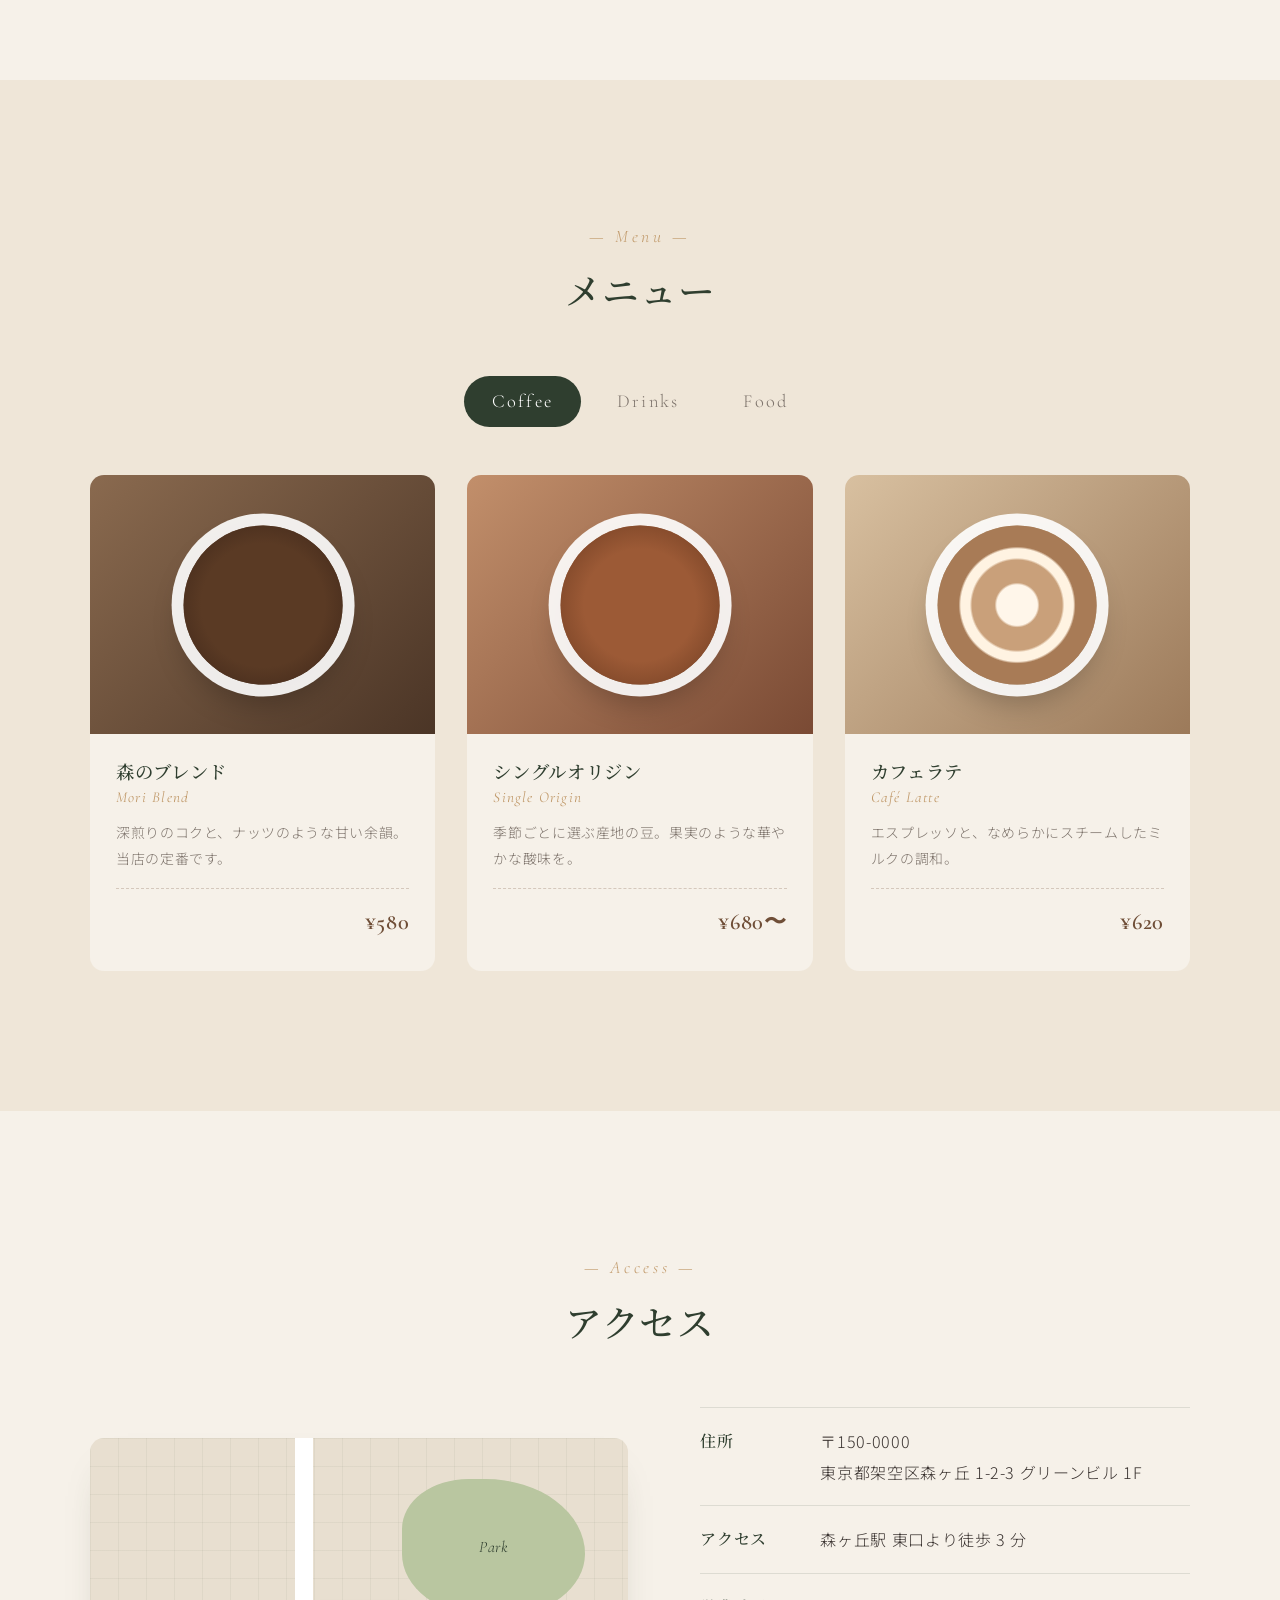
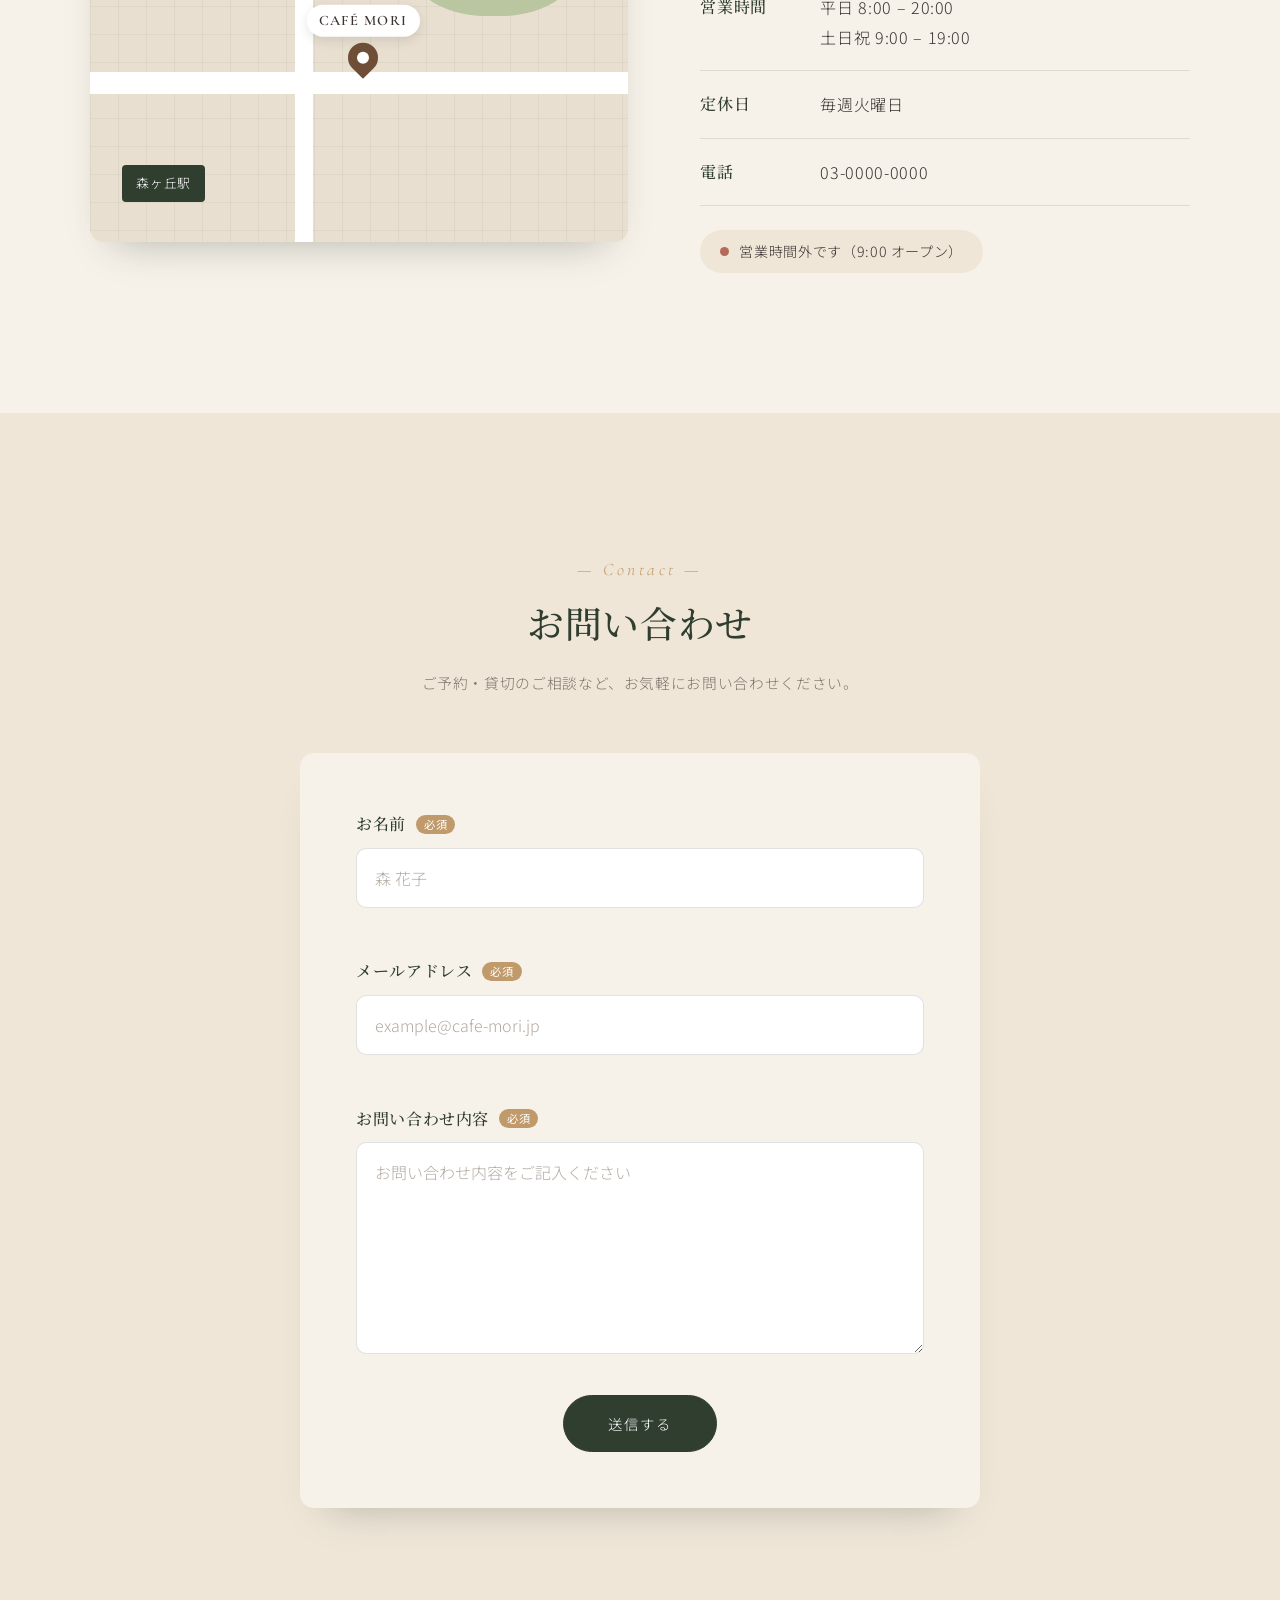
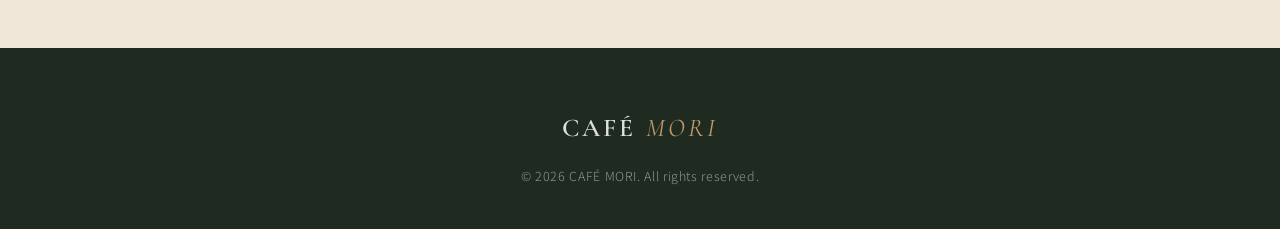
==== commit 101ea40c: "お問い合わせフォームのセクションを追加 - 名前・メールアドレス・お問い合わせ内容の入力欄と送信ボタンを追加 - JavaScriptで空欄チェックとメール形式チェックを実装 - ナビゲーションに「お" ====
--- a/index.html
+++ b/index.html
@@ -22,6 +22,7 @@
           <li><a href="#about" class="nav__link">About</a></li>
           <li><a href="#menu" class="nav__link">Menu</a></li>
           <li><a href="#access" class="nav__link">Access</a></li>
+          <li><a href="#contact" class="nav__link">お問い合わせ</a></li>
         </ul>
       </nav>
       <button class="hamburger" id="hamburger" aria-label="メニューを開く" aria-expanded="false" aria-controls="nav">
@@ -219,6 +220,41 @@
         </div>
       </div>
     </section>
+
+    <!-- お問い合わせ -->
+    <section class="contact section" id="contact">
+      <div class="container">
+        <div class="section__head reveal">
+          <p class="section__label">Contact</p>
+          <h2 class="section__title">お問い合わせ</h2>
+          <p class="contact__lead">ご予約・貸切のご相談など、お気軽にお問い合わせください。</p>
+        </div>
+
+        <form class="form reveal" id="contact-form" novalidate>
+          <div class="form__field">
+            <label class="form__label" for="contact-name">お名前<span class="form__required">必須</span></label>
+            <input class="form__input" type="text" id="contact-name" name="name" autocomplete="name" placeholder="森 花子" aria-describedby="contact-name-error">
+            <p class="form__error" id="contact-name-error" aria-live="polite"></p>
+          </div>
+
+          <div class="form__field">
+            <label class="form__label" for="contact-email">メールアドレス<span class="form__required">必須</span></label>
+            <input class="form__input" type="email" id="contact-email" name="email" autocomplete="email" placeholder="example@cafe-mori.jp" aria-describedby="contact-email-error">
+            <p class="form__error" id="contact-email-error" aria-live="polite"></p>
+          </div>
+
+          <div class="form__field">
+            <label class="form__label" for="contact-message">お問い合わせ内容<span class="form__required">必須</span></label>
+            <textarea class="form__input form__textarea" id="contact-message" name="message" rows="6" placeholder="お問い合わせ内容をご記入ください" aria-describedby="contact-message-error"></textarea>
+            <p class="form__error" id="contact-message-error" aria-live="polite"></p>
+          </div>
+
+          <div class="form__submit">
+            <button type="submit" class="btn btn--forest">送信する</button>
+          </div>
+        </form>
+      </div>
+    </section>
   </main>
 
   <footer class="footer">
--- a/style.css
+++ b/style.css
@@ -136,6 +136,13 @@
 .btn:hover::before {
   transform: scaleX(1);
   transform-origin: left;
+}
+
+/* 明るい背景の上で使うボタン */
+.btn--forest {
+  background: var(--color-forest);
+  border-color: var(--color-forest);
+  color: #fff;
 }
 
 /* ========================================
@@ -786,6 +793,98 @@
 }
 
 /* ========================================
+   Contact
+======================================== */
+.contact {
+  background: var(--color-cream);
+}
+
+.contact__lead {
+  margin-top: 16px;
+  font-size: 0.92rem;
+  color: var(--color-muted);
+}
+
+.form {
+  width: min(680px, 100%);
+  margin-inline: auto;
+  padding: clamp(28px, 5vw, 56px);
+  background: var(--color-bg);
+  border-radius: var(--radius);
+  box-shadow: 0 24px 40px -28px rgba(47, 62, 47, 0.35);
+}
+
+.form__field + .form__field {
+  margin-top: 24px;
+}
+
+.form__label {
+  display: flex;
+  align-items: center;
+  gap: 10px;
+  margin-bottom: 8px;
+  font-family: var(--font-serif);
+  font-weight: 500;
+  color: var(--color-forest);
+}
+
+.form__required {
+  font-family: var(--font-sans);
+  font-size: 0.7rem;
+  font-weight: 400;
+  line-height: 1;
+  padding: 4px 8px;
+  border-radius: 999px;
+  background: var(--color-caramel);
+  color: #fff;
+}
+
+.form__input {
+  display: block;
+  width: 100%;
+  padding: 14px 18px;
+  font: inherit;
+  color: var(--color-text);
+  background: #fff;
+  border: 1px solid rgba(47, 62, 47, 0.15);
+  border-radius: 10px;
+  transition: border-color 0.3s, box-shadow 0.3s;
+}
+
+.form__input::placeholder {
+  color: #b3aaa1;
+}
+
+.form__input:focus {
+  outline: none;
+  border-color: var(--color-moss);
+  box-shadow: 0 0 0 3px rgba(107, 127, 90, 0.2);
+}
+
+.form__textarea {
+  resize: vertical;
+  min-height: 160px;
+}
+
+.form__input.is-invalid {
+  border-color: #b5695a;
+  box-shadow: 0 0 0 3px rgba(181, 105, 90, 0.15);
+}
+
+.form__error {
+  min-height: 1.6em;
+  margin-top: 4px;
+  font-size: 0.8rem;
+  line-height: 1.6;
+  color: #b5695a;
+}
+
+.form__submit {
+  margin-top: 16px;
+  text-align: center;
+}
+
+/* ========================================
    Footer / To top
 ======================================== */
 .footer {
